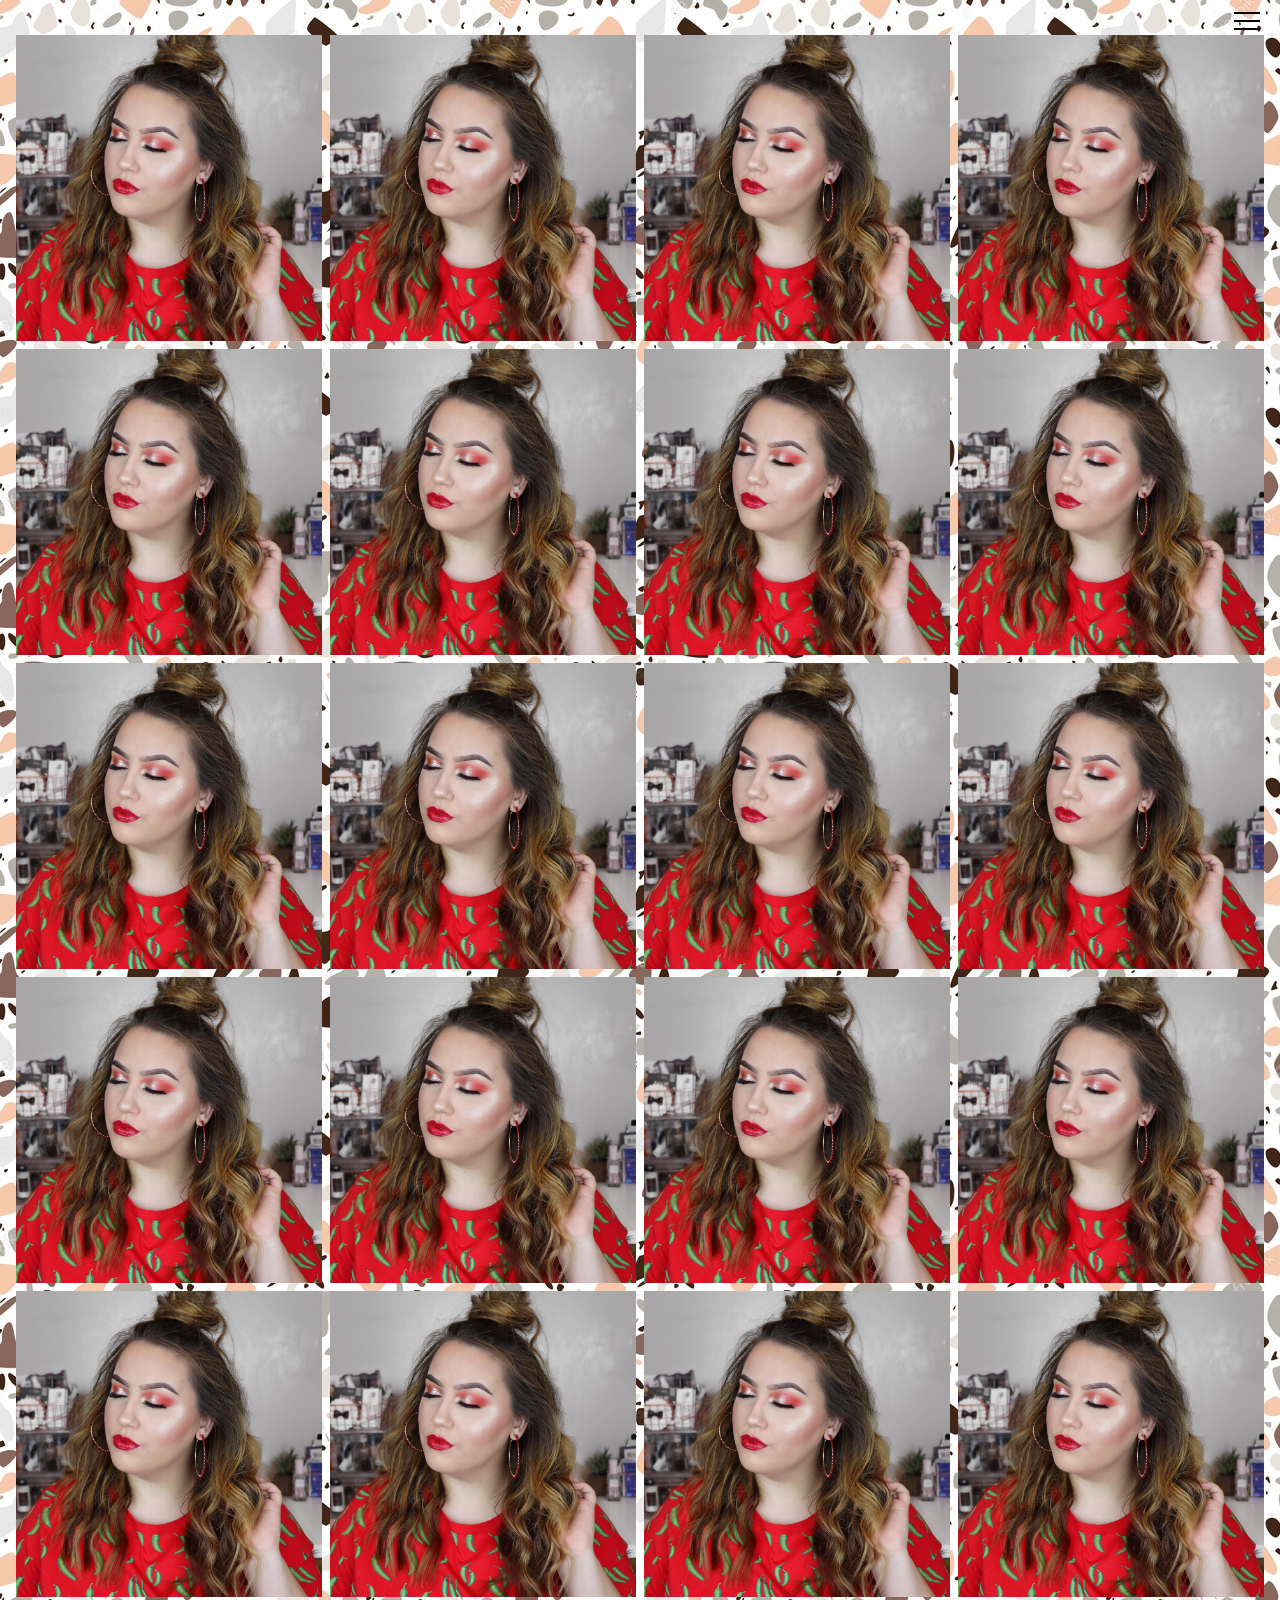
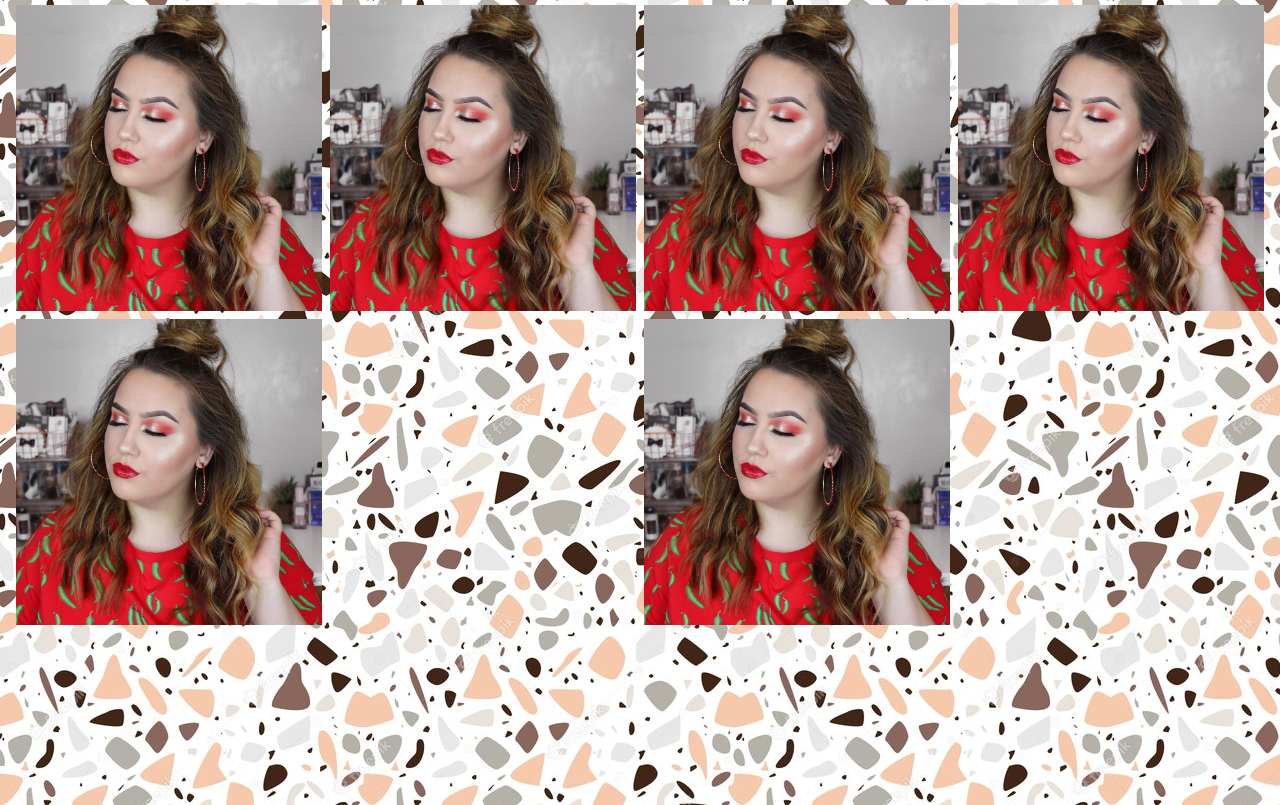
==== recipes.html @ 006ee5e9 "adding" ====
<!DOCTYPE html>
<html lang="en">
<head>
    <meta charset="UTF-8">
    <meta name="viewport" content="width=device-width, initial-scale=1.0">
    <title>Document</title>
    <link rel="stylesheet" href="recipes.css">
</head>
<body>
    <!-- Header -->
    <div class="hamburger-menu">
        <input id="menu__toggle" type="checkbox" />
        <label class="menu__btn" for="menu__toggle">
          <span></span>
        </label>
    
        <ul class="menu__box">
          <li><a class="menu__item" href="#">Home</a></li>
          <li><a class="menu__item" href="#">About</a></li>
          <li><a class="menu__item" href="index.html">Links</a></li>
         
        </ul>
      </div>
  
  <!-- Photo Grid -->
  <div class="row"> 
    <div class="column">
      <img src="./assets/mekinah.jpeg" style="width:100%">
      <img src="./assets/mekinah.jpeg" style="width:100%">
      <img src="./assets/mekinah.jpeg" style="width:100%">
      <img src="./assets/mekinah.jpeg" style="width:100%">
      <img src="./assets/mekinah.jpeg" style="width:100%">
      <img src="./assets/mekinah.jpeg" style="width:100%">
      <img src="./assets/mekinah.jpeg" style="width:100%">
    </div>
    <div class="column">
      <img src="./assets/mekinah.jpeg" style="width:100%">
      <img src="./assets/mekinah.jpeg" style="width:100%">
      <img src="./assets/mekinah.jpeg" style="width:100%">
      <img src="./assets/mekinah.jpeg" style="width:100%">
      <img src="./assets/mekinah.jpeg" style="width:100%">
      <img src="./assets/mekinah.jpeg" style="width:100%">
    </div>  
    <div class="column">
      <img src="./assets/mekinah.jpeg" style="width:100%">
      <img src="./assets/mekinah.jpeg" style="width:100%">
      <img src="./assets/mekinah.jpeg" style="width:100%">
      <img src="./assets/mekinah.jpeg" style="width:100%">
      <img src="./assets/mekinah.jpeg" style="width:100%">
      <img src="./assets/mekinah.jpeg" style="width:100%">
      <img src="./assets/mekinah.jpeg" style="width:100%">
    </div>
    <div class="column">
      <img src="./assets/mekinah.jpeg" style="width:100%">
      <img src="./assets/mekinah.jpeg" style="width:100%">
      <img src="./assets/mekinah.jpeg" style="width:100%">
      <img src="./assets/mekinah.jpeg" style="width:100%">
      <img src="./assets/mekinah.jpeg" style="width:100%">
      <img src="./assets/mekinah.jpeg" style="width:100%">
    </div>
  </div>
  
</body>
</html>
---- recipes.css ----
* {
    box-sizing: border-box;
  }
  
  body {
   
    background-image:  url('./assets/background.jpeg');
    color: #fff;
    font-family: 'Open Sans', sans-serif;
    font-size: 15px;
    letter-spacing: 2px;
    margin-bottom: 20vh;
  }
  
  .header {
    text-align: center;
    padding: 32px;
  }
  
  .row {
    display: -ms-flexbox; /* IE10 */
    display: flex;
    -ms-flex-wrap: wrap; /* IE10 */
    flex-wrap: wrap;
    padding: 0 4px;
  }
  
  /* Create four equal columns that sits next to each other */
  .column {
    -ms-flex: 25%; /* IE10 */
    flex: 25%;
    max-width: 25%;
    padding: 0 4px;
  }
  
  .column img {
    margin-top: 8px;
    vertical-align: middle;
    width: 100%;
  }
  
  /* Responsive layout - makes a two column-layout instead of four columns */
  @media screen and (max-width: 800px) {
    .column {
      -ms-flex: 50%;
      flex: 50%;
      max-width: 50%;
    }
  }
  
  /* Responsive layout - makes the two columns stack on top of each other instead of next to each other */
  @media screen and (max-width: 600px) {
    .column {
      -ms-flex: 100%;
      flex: 100%;
      max-width: 100%;
    }
  }




  #menu__toggle {
    opacity: 0;
  }
  #menu__toggle:checked + .menu__btn > span {
    transform: rotate(45deg);
  }
  #menu__toggle:checked + .menu__btn > span::before {
    top: 0;
    transform: rotate(0deg);
  }
  #menu__toggle:checked + .menu__btn > span::after {
    top: 0;
    transform: rotate(90deg);
  }
  #menu__toggle:checked ~ .menu__box {
    right: 0 !important;
  }
  .menu__btn {
    position: fixed;
    top: 20px;
    right: 20px;
    width: 26px;
    height: 26px;
    cursor: pointer;
    z-index: 1;
  }
  .menu__btn > span,
  .menu__btn > span::before,
  .menu__btn > span::after {
    display: block;
    position: absolute;
    width: 100%;
    height: 2px;
    background-color: black;
    transition-duration: .25s;
  }
  .menu__btn > span::before {
    content: '';
    top: -8px;
  }
  .menu__btn > span::after {
    content: '';
    top: 8px;
  }
  .menu__box {
    display: block;
    position: fixed;
    top: 0;
    right: -100%;
    width: 250px;
    height: 100%;
    margin: 0;
    padding: 80px 0;
    list-style: none;
    background-color: whitesmoke;
    box-shadow: 2px 2px 6px rgba(0, 0, 0, .4);
    transition-duration: .25s;
  }
  .menu__item {
    display: block;
    padding: 12px 24px;
    color: black;
    font-family: 'Open Sans', sans-serif;
    font-size: 20px;
    font-weight: 600;
    text-decoration: none;
    transition-duration: .25s;
  }
  .menu__item:hover {
    color: #ffb4a2;
    
  }
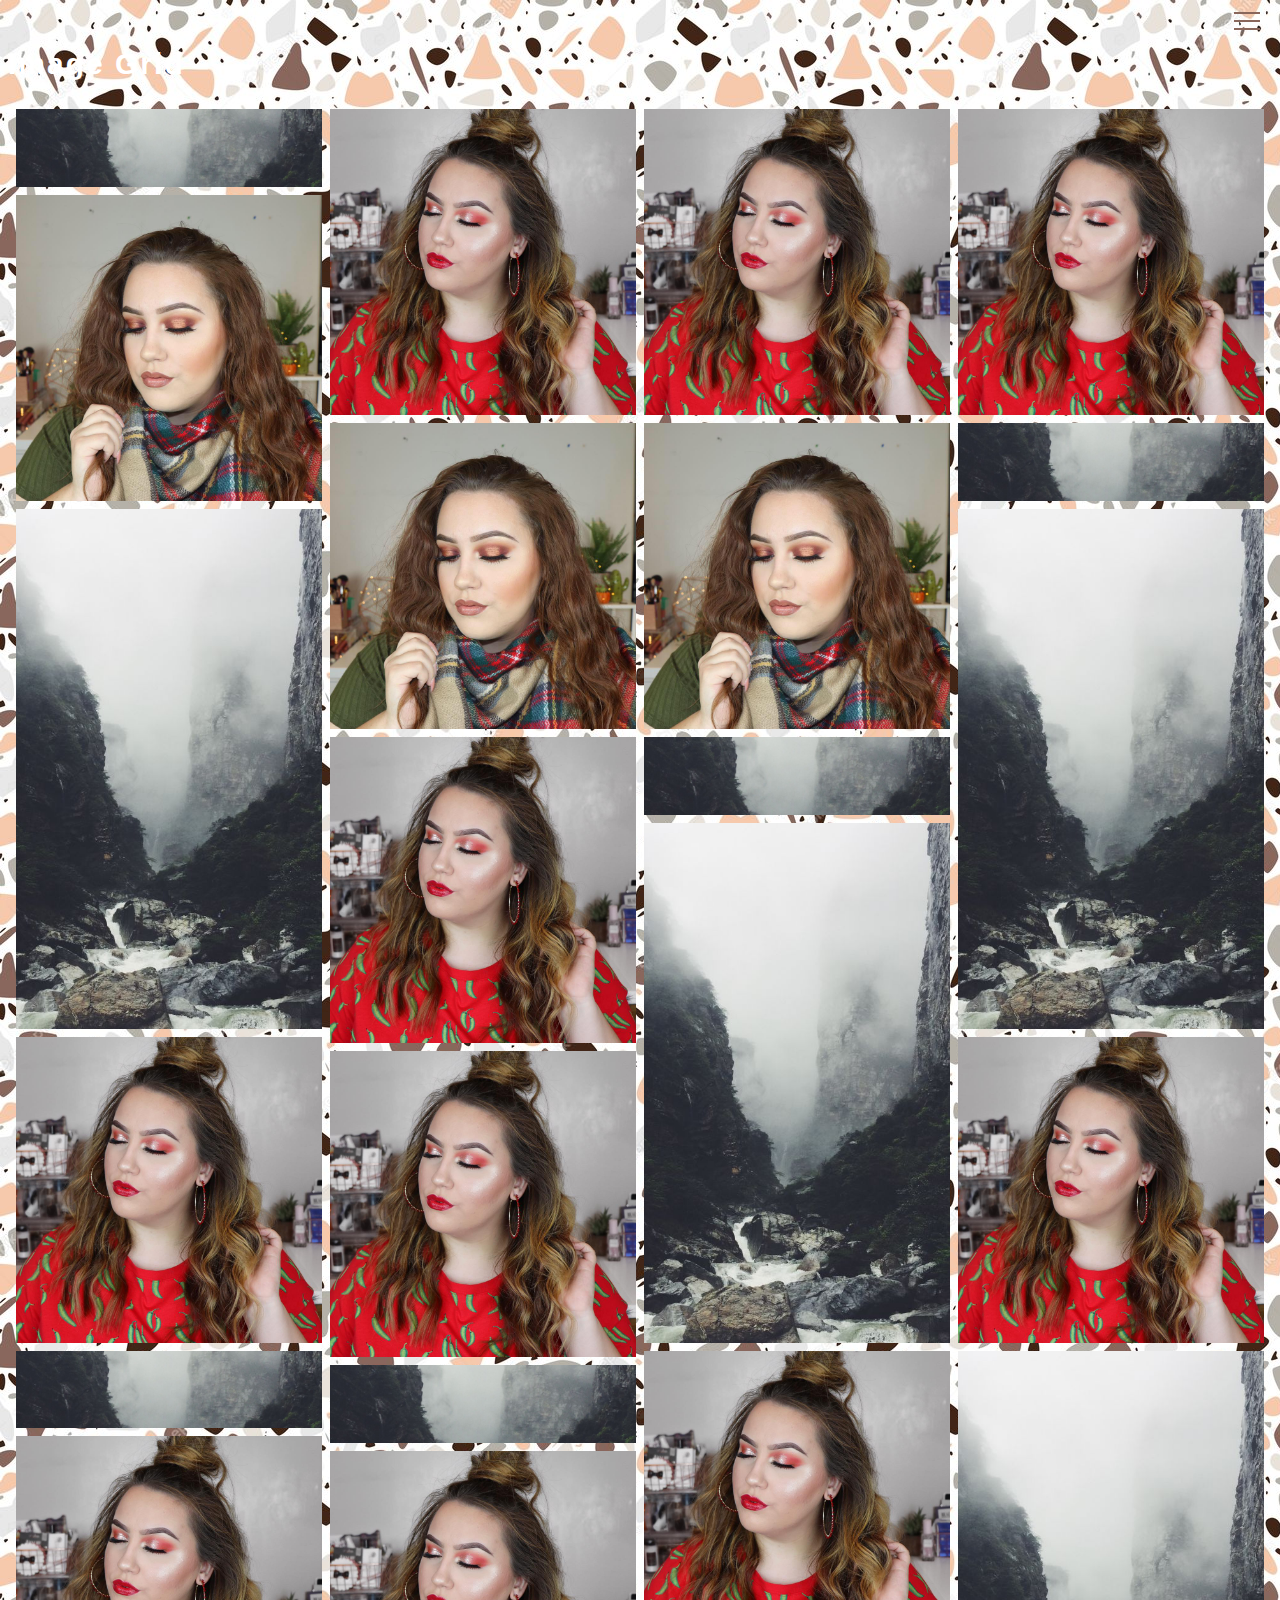
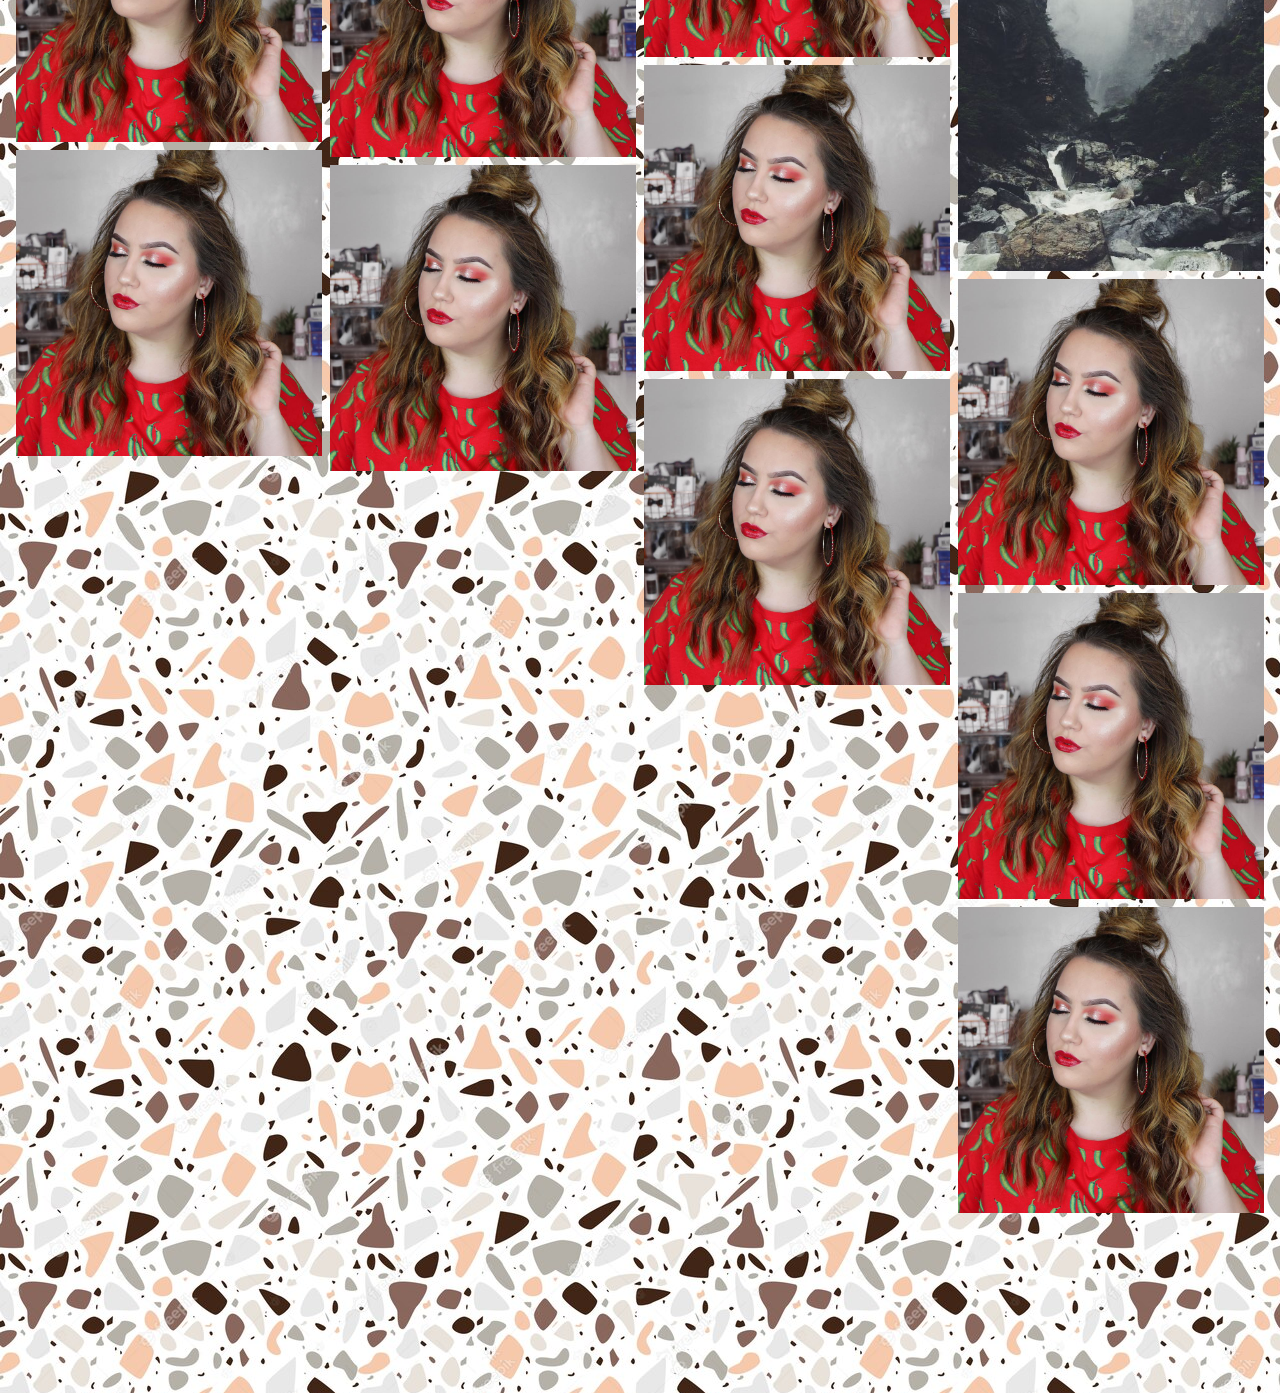
==== commit 85e0b524: "adding" ====
--- a/recipes.html
+++ b/recipes.html
@@ -21,44 +21,53 @@
          
         </ul>
       </div>
-  
-  <!-- Photo Grid -->
-  <div class="row"> 
-    <div class="column">
-      <img src="./assets/mekinah.jpeg" style="width:100%">
-      <img src="./assets/mekinah.jpeg" style="width:100%">
-      <img src="./assets/mekinah.jpeg" style="width:100%">
-      <img src="./assets/mekinah.jpeg" style="width:100%">
-      <img src="./assets/mekinah.jpeg" style="width:100%">
-      <img src="./assets/mekinah.jpeg" style="width:100%">
-      <img src="./assets/mekinah.jpeg" style="width:100%">
-    </div>
-    <div class="column">
-      <img src="./assets/mekinah.jpeg" style="width:100%">
-      <img src="./assets/mekinah.jpeg" style="width:100%">
-      <img src="./assets/mekinah.jpeg" style="width:100%">
-      <img src="./assets/mekinah.jpeg" style="width:100%">
-      <img src="./assets/mekinah.jpeg" style="width:100%">
-      <img src="./assets/mekinah.jpeg" style="width:100%">
-    </div>  
-    <div class="column">
-      <img src="./assets/mekinah.jpeg" style="width:100%">
-      <img src="./assets/mekinah.jpeg" style="width:100%">
-      <img src="./assets/mekinah.jpeg" style="width:100%">
-      <img src="./assets/mekinah.jpeg" style="width:100%">
-      <img src="./assets/mekinah.jpeg" style="width:100%">
-      <img src="./assets/mekinah.jpeg" style="width:100%">
-      <img src="./assets/mekinah.jpeg" style="width:100%">
-    </div>
-    <div class="column">
-      <img src="./assets/mekinah.jpeg" style="width:100%">
-      <img src="./assets/mekinah.jpeg" style="width:100%">
-      <img src="./assets/mekinah.jpeg" style="width:100%">
-      <img src="./assets/mekinah.jpeg" style="width:100%">
-      <img src="./assets/mekinah.jpeg" style="width:100%">
-      <img src="./assets/mekinah.jpeg" style="width:100%">
-    </div>
-  </div>
-  
+      <div class="main">
+
+        
+        
+        <div class="header">
+          <h1>Image Grid</h1>
+        </div>
+        
+        <!-- Photo Grid -->
+        <div class="row"> 
+          <div class="column">
+          <img src="/assets/mist.jpg" style="width:100%">
+          <img src="/assets/mekinah1.jpg" style="width:100%">
+          <img src="/assets/rocks.jpg" style="width:100%">
+          <img src="/assets/mekinah.jpeg" style="width:100%">
+          <img src="/assets/mist.jpg" style="width:100%">
+          <img src="/assets/mekinah.jpeg" style="width:100%">
+          <img src="/assets/mekinah.jpeg" style="width:100%">
+          </div>
+          <div class="column">
+            <a href="index.html"><img src="/assets/mekinah.jpeg" style="width:100%"></a>
+          <img src="/assets/mekinah1.jpg" style="width:100%">
+          <img src="/assets/mekinah.jpeg" style="width:100%">
+          <img src="/assets/mekinah.jpeg" style="width:100%">
+          <img src="/assets/mist.jpg" style="width:100%">
+          <img src="/assets/mekinah.jpeg" style="width:100%">
+          <img src="/assets/mekinah.jpeg" style="width:100%">
+          </div>  
+          <div class="column">
+          <img src="/assets/mekinah.jpeg" style="width:100%">
+          <img src="/assets/mekinah1.jpg" style="width:100%">
+          <img src="/assets/mist.jpg" style="width:100%">
+          <img src="/assets/rocks.jpg" style="width:100%">
+          <img src="/assets/mekinah.jpeg" style="width:100%">
+          <img src="/assets/mekinah.jpeg" style="width:100%">
+          <img src="/assets/mekinah.jpeg" style="width:100%">
+          </div>
+          <div class="column">
+            <img src="/assets/mekinah.jpeg" style="width:100%">
+            <img src="/assets/mist.jpg" style="width:100%">
+            <img src="/assets/rocks.jpg" style="width:100%">
+            <img src="/assets/mekinah.jpeg" style="width:100%">
+            <img src="/assets/rocks.jpg" style="width:100%">
+            <img src="/assets/mekinah.jpeg" style="width:100%">
+            <img src="/assets/mekinah.jpeg" style="width:100%">
+            <img src="/assets/mekinah.jpeg" style="width:100%">
+          </div>
+        </div>
 </body>
 </html>--- a/recipes.css
+++ b/recipes.css
@@ -12,22 +12,15 @@
     margin-bottom: 20vh;
   }
   
-  .header {
-    text-align: center;
-    padding: 32px;
-  }
   
   .row {
-    display: -ms-flexbox; /* IE10 */
     display: flex;
-    -ms-flex-wrap: wrap; /* IE10 */
     flex-wrap: wrap;
     padding: 0 4px;
   }
   
   /* Create four equal columns that sits next to each other */
   .column {
-    -ms-flex: 25%; /* IE10 */
     flex: 25%;
     max-width: 25%;
     padding: 0 4px;
@@ -42,7 +35,6 @@
   /* Responsive layout - makes a two column-layout instead of four columns */
   @media screen and (max-width: 800px) {
     .column {
-      -ms-flex: 50%;
       flex: 50%;
       max-width: 50%;
     }
@@ -51,84 +43,81 @@
   /* Responsive layout - makes the two columns stack on top of each other instead of next to each other */
   @media screen and (max-width: 600px) {
     .column {
-      -ms-flex: 100%;
       flex: 100%;
       max-width: 100%;
     }
   }
 
 
-
-
-  #menu__toggle {
-    opacity: 0;
-  }
-  #menu__toggle:checked + .menu__btn > span {
-    transform: rotate(45deg);
-  }
-  #menu__toggle:checked + .menu__btn > span::before {
-    top: 0;
-    transform: rotate(0deg);
-  }
-  #menu__toggle:checked + .menu__btn > span::after {
-    top: 0;
-    transform: rotate(90deg);
-  }
-  #menu__toggle:checked ~ .menu__box {
-    right: 0 !important;
-  }
-  .menu__btn {
-    position: fixed;
-    top: 20px;
-    right: 20px;
-    width: 26px;
-    height: 26px;
-    cursor: pointer;
-    z-index: 1;
-  }
-  .menu__btn > span,
-  .menu__btn > span::before,
-  .menu__btn > span::after {
-    display: block;
-    position: absolute;
-    width: 100%;
-    height: 2px;
-    background-color: black;
-    transition-duration: .25s;
-  }
-  .menu__btn > span::before {
-    content: '';
-    top: -8px;
-  }
-  .menu__btn > span::after {
-    content: '';
-    top: 8px;
-  }
-  .menu__box {
-    display: block;
-    position: fixed;
-    top: 0;
-    right: -100%;
-    width: 250px;
-    height: 100%;
-    margin: 0;
-    padding: 80px 0;
-    list-style: none;
-    background-color: whitesmoke;
-    box-shadow: 2px 2px 6px rgba(0, 0, 0, .4);
-    transition-duration: .25s;
-  }
-  .menu__item {
-    display: block;
-    padding: 12px 24px;
-    color: black;
-    font-family: 'Open Sans', sans-serif;
-    font-size: 20px;
-    font-weight: 600;
-    text-decoration: none;
-    transition-duration: .25s;
-  }
-  .menu__item:hover {
-    color: #ffb4a2;
-    
-  }+#menu__toggle {
+  opacity: 0;
+}
+#menu__toggle:checked + .menu__btn > span {
+  transform: rotate(45deg);
+}
+#menu__toggle:checked + .menu__btn > span::before {
+  top: 0;
+  transform: rotate(0deg);
+}
+#menu__toggle:checked + .menu__btn > span::after {
+  top: 0;
+  transform: rotate(90deg);
+}
+#menu__toggle:checked ~ .menu__box {
+  right: 0 !important;
+}
+.menu__btn {
+  position: fixed;
+  top: 20px;
+  right: 20px;
+  width: 26px;
+  height: 26px;
+  cursor: pointer;
+  z-index: 1;
+}
+.menu__btn > span,
+.menu__btn > span::before,
+.menu__btn > span::after {
+  display: block;
+  position: absolute;
+  width: 100%;
+  height: 2px;
+  background-color: #89675B;
+  transition-duration: .25s;
+}
+.menu__btn > span::before {
+  content: '';
+  top: -8px;
+}
+.menu__btn > span::after {
+  content: '';
+  top: 8px;
+}
+.menu__box {
+  display: block;
+  position: fixed;
+  top: 0;
+  right: -100%;
+  width: 250px;
+  height: 100%;
+  margin: 0;
+  padding: 80px 0;
+  list-style: none;
+  background-color: whitesmoke;
+  box-shadow: 2px 2px 6px rgba(0, 0, 0, .4);
+  transition-duration: .25s;
+}
+.menu__item {
+  display: block;
+  padding: 12px 24px;
+  color: #89675B;
+  font-family: 'Open Sans', sans-serif;
+  font-size: 20px;
+  font-weight: 600;
+  text-decoration: none;
+  transition-duration: .25s;
+}
+.menu__item:hover {
+  color: #E7E7E8;
+  
+}